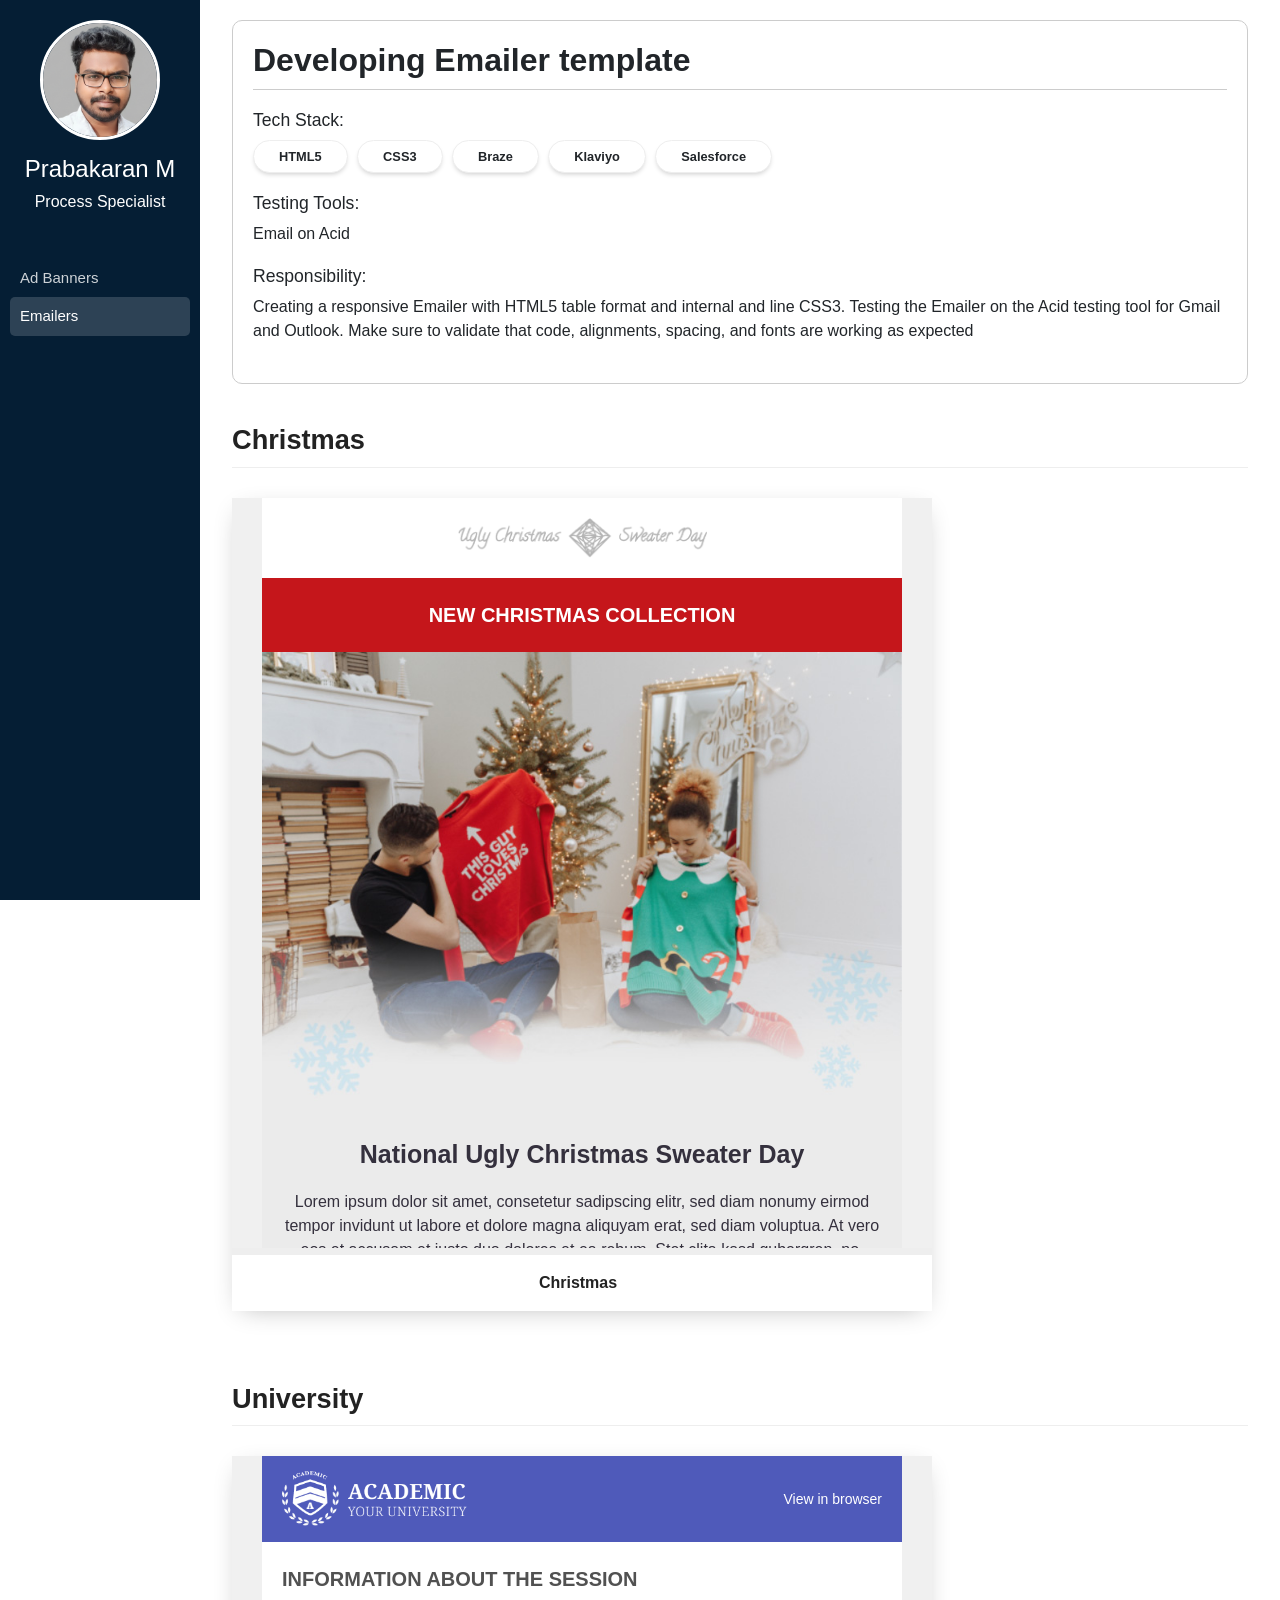
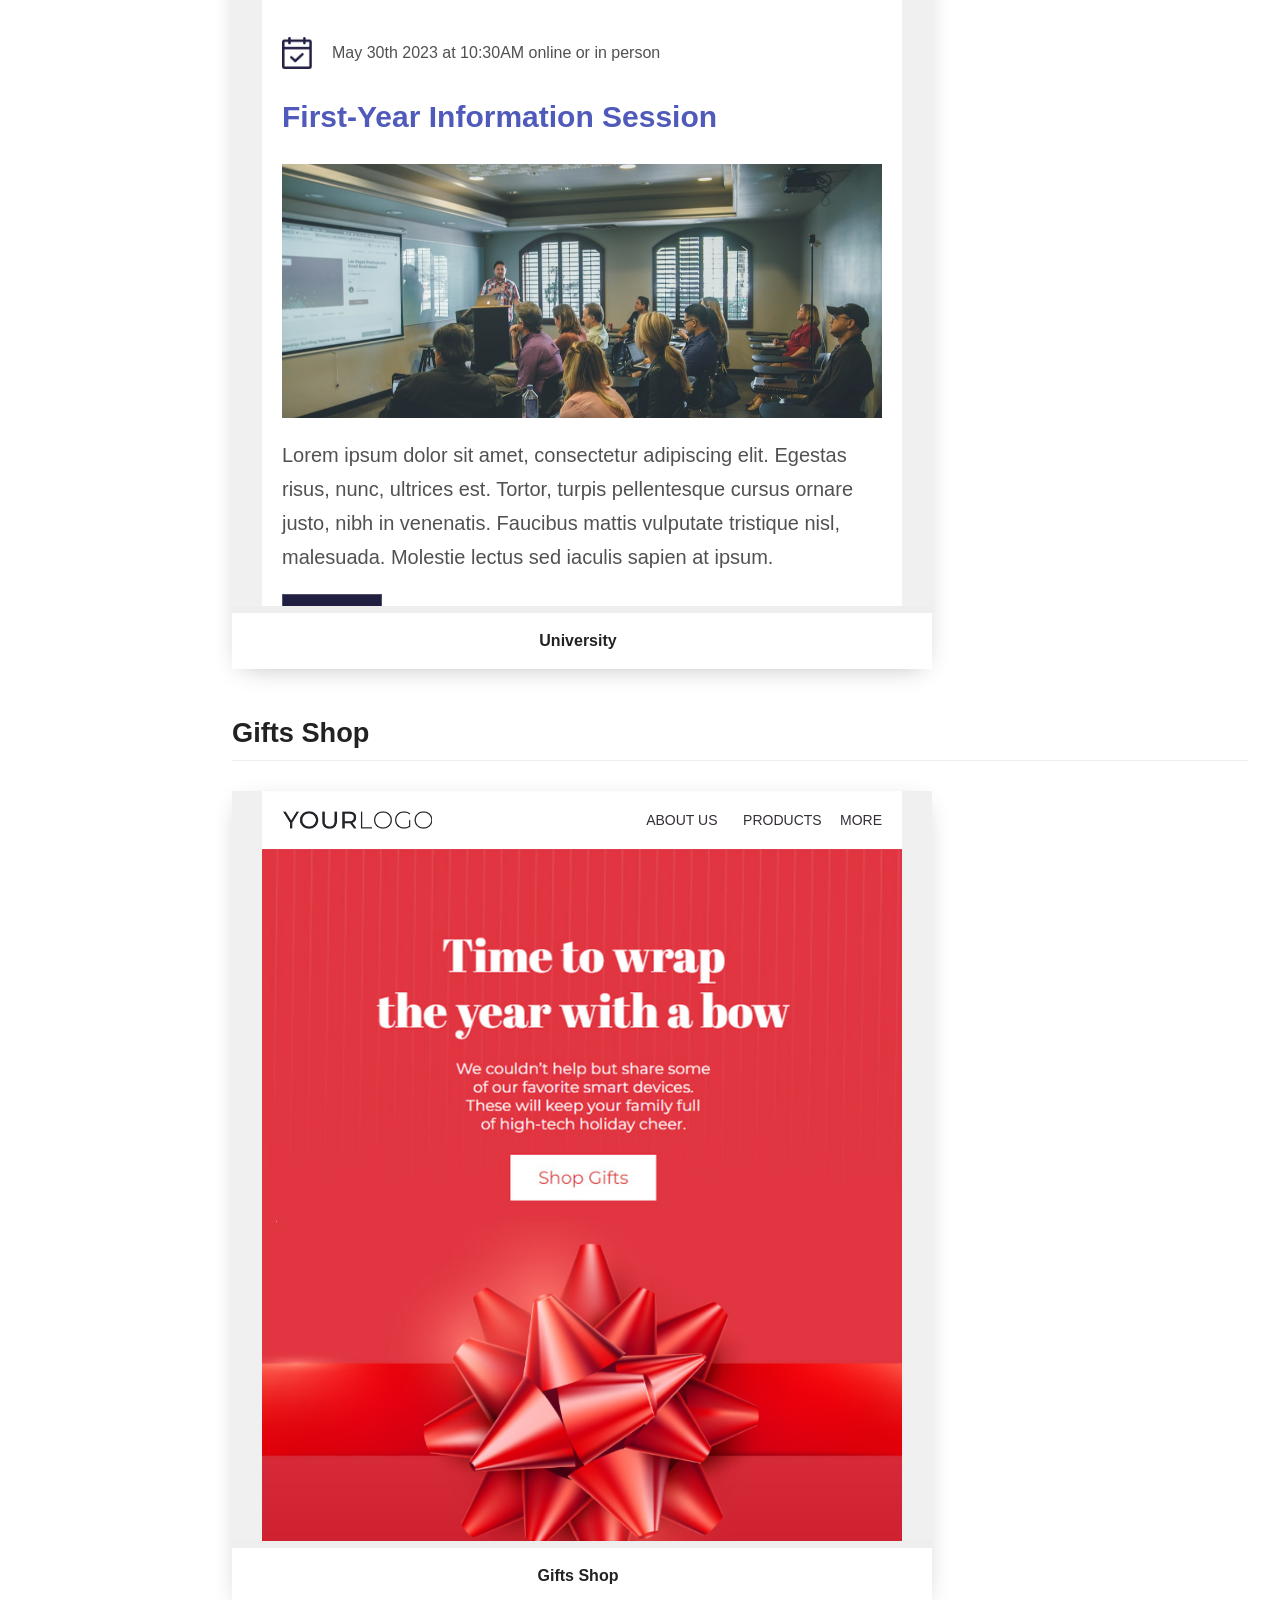
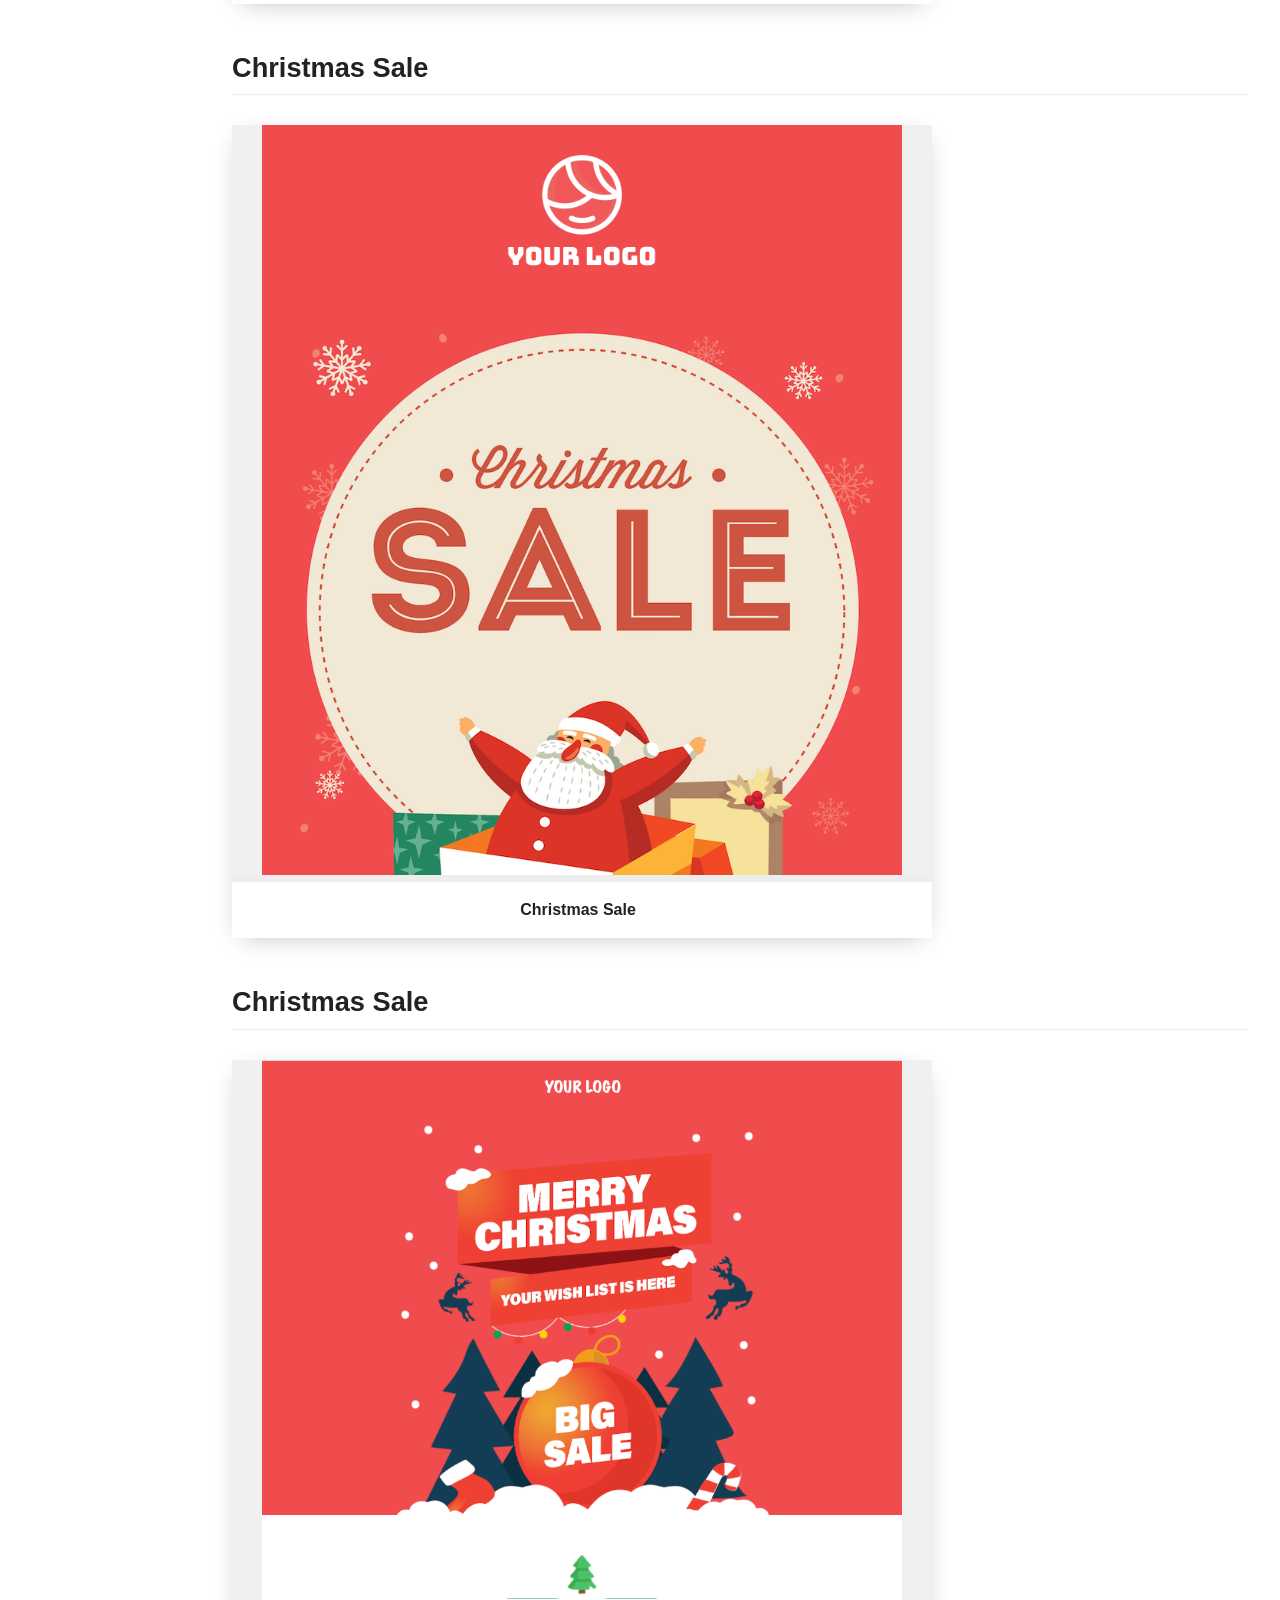
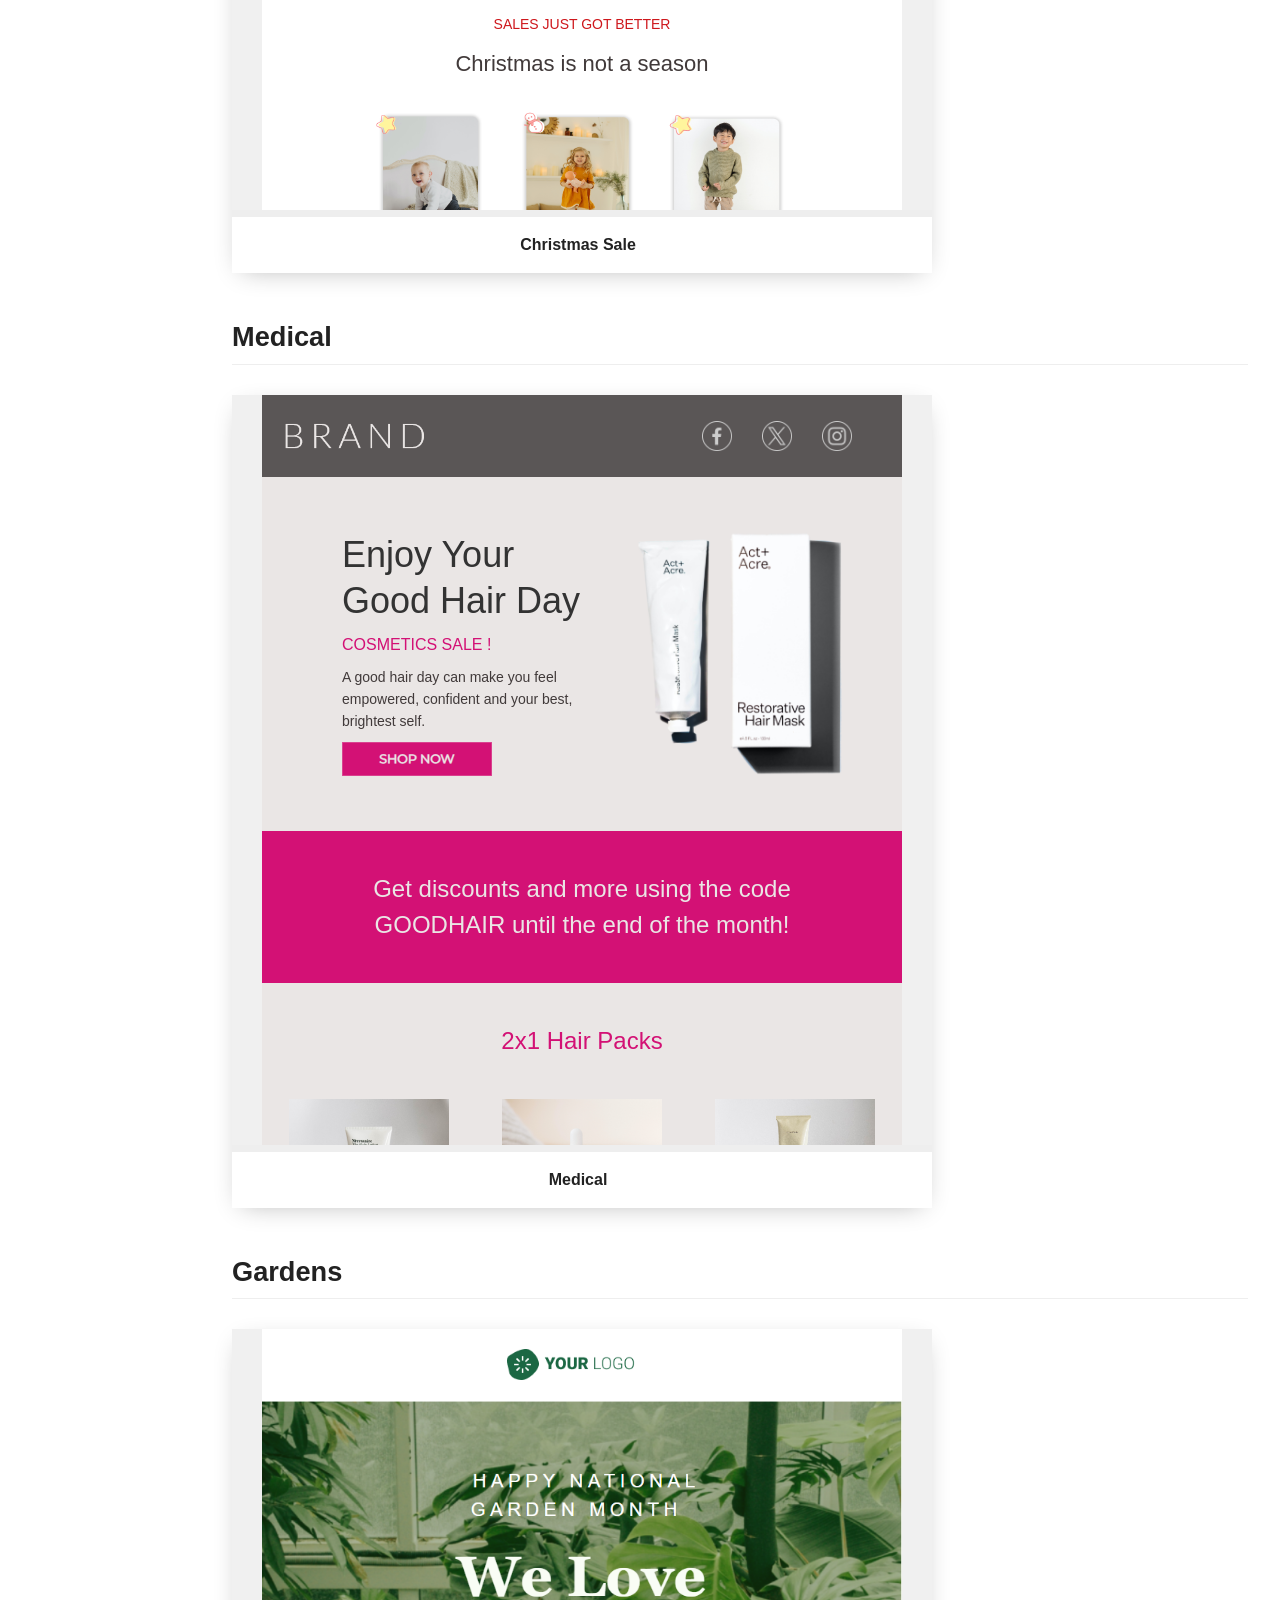
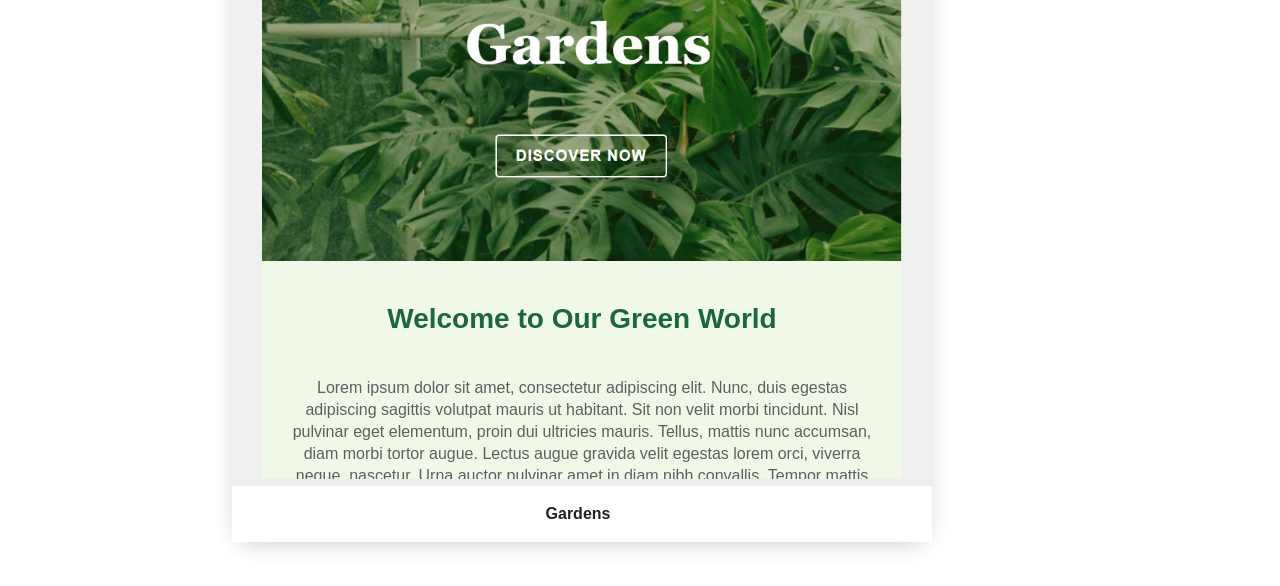
==== emailers.html @ e3261ac7 "commit" ====
<!DOCTYPE html>
<html lang="en">
<head>
    <meta charset="UTF-8">
    <meta name="viewport" content="width=device-width, initial-scale=1.0">
    <title>Emailers</title>
    <link rel="stylesheet" href="css/bootstrap.min.css">
    <link rel="stylesheet" href="css/font-awesome.min.css">
    <link rel="stylesheet" href="css/common.css">
    <link rel="stylesheet" href="css/style.css">
    <link rel="stylesheet" href="css/responsive.css">
</head>
<body>
    <div class="mobile-header d-lg-none">
        <div class="d-flex justify-content-between align-items-center">
            <div class="mob-logo">
                <a href="index.html" class="logo">
                    <img src="images/logo.png" alt="" />
                </a>
            </div>
            <div class="mobile-btn">
                <i class="fa fa-bars" aria-hidden="true" id="mob-menu-btn"></i>
            </div>
        </div>
    </div>
    <div class="wrapper-section"> 
        <div class="sidenav-bar" id="side-menus">
            <div class="logo-tab">
                <div class="pic">
                    <img src="images/profile-img.jpg" alt="profile-img">
                </div>
                <h1>Prabakaran M</h1>
                <h2>Process Specialist</h2>
            </div>
            <div class="sidenav-menu">
                <ul class="sideNav" >
                    
                    <li class="navs-item">
                        <a href="index.html"  class="navs-link" >Ad Banners</a>
                    </li>
                    <li class="navs-item">
                        <a href="emailers.html" class="navs-link active-nav" >Emailers</a>
                    </li>
                    
                </ul>
            </div>
        </div>
        <div class="container-fluid">
            <div class="sec-header">
                <h2>Developing Emailer template</h2>
                <div class="sub-hd">
                    <h3>Tech Stack:</h3> 
                    <span class="stacks-txt">HTML5</span> 
                    <span class="stacks-txt">CSS3</span>
                    <span class="stacks-txt">Braze</span>
                    <span class="stacks-txt">Klaviyo</span>
                    <span class="stacks-txt">Salesforce</span>
                </div>
                <div class="sub-hd">
                    <h3>Testing Tools:</h3>
                    <p>Email on Acid</p>
                </div>
                <div class="sub-hd">
                    <h3>Responsibility:</h3>
                    <p>Creating a responsive Emailer with HTML5 table format and internal and line CSS3. Testing the Emailer on the Acid testing tool for Gmail and Outlook. Make sure to validate that code, alignments, spacing, and fonts are working as expected</p>
                </div>
               
            </div>
            <div id="mailer-sec" class="content-sec">
                <div class="sections">
                    <div class="page-title">
                        <h2>Christmas</h2>
                    </div>
                    <div class="d-flex flex-wrap">
                        <div class="col-700 me-4">
                            <div class="cards-1 mb-4">
                                <div class="card-1-img m-auto">
                                    <iframe id="emailer-ad-1" src="ad-banner/emailers/christmas/index.html" frameborder="0" width="700" height="750"></iframe>
                                </div>
                                <div class="card-1-content p-3">
                                    <div class="col card-1-txt pe-2 text-center">
                                        Christmas 
                                    </div> 
                                    <!-- <div class="card-1-ac text-center mt-3">
                                        <button class="btn card-1-btn" onclick="reloadAd('emailer-ad-1')">Reload</button>
                                    </div> -->
                                </div>
                            </div>
                        </div>
                    </div>
                </div>
                <div class="sections mt-5">
                    <div class="page-title">
                        <h2>University</h2>
                    </div>
                    <div class="col-700 me-4">
                        <div class="cards-1 mb-4">
                            <div class="card-1-img m-auto">
                                <iframe id="emailer-ad-2" src="ad-banner/emailers/university/index.html" frameborder="0" width="700" height="750"></iframe>
                            </div>
                            <div class="card-1-content p-3">
                                <div class="col card-1-txt pe-2 text-center">
                                    University 
                                </div> 
                                <!-- <div class="card-1-ac text-center mt-3">
                                    <button class="btn card-1-btn" onclick="reloadAd('emailer-ad-1')">Reload</button>
                                </div> -->
                            </div>
                        </div>
                    </div>
                </div>
                <div class="sections mt-5">
                    <div class="page-title">
                        <h2>Gifts Shop</h2>
                    </div>
                    <div class="col-700 me-4">
                        <div class="cards-1 mb-4">
                            <div class="card-1-img m-auto">
                                <iframe id="emailer-ad-3" src="ad-banner/emailers/gifts/index.html" frameborder="0" width="700" height="750"></iframe>
                            </div>
                            <div class="card-1-content p-3">
                                <div class="col card-1-txt pe-2 text-center">
                                    Gifts Shop 
                                </div> 
                                <!-- <div class="card-1-ac text-center mt-3">
                                    <button class="btn card-1-btn" onclick="reloadAd('emailer-ad-1')">Reload</button>
                                </div> -->
                            </div>
                        </div>
                    </div>
                </div>
                <div class="sections mt-5">
                    <div class="page-title">
                        <h2>Christmas Sale</h2>
                    </div>
                    <div class="col-700 me-4">
                        <div class="cards-1 mb-4">
                            <div class="card-1-img m-auto">
                                <iframe id="emailer-ad-4" src="ad-banner/emailers/christmas-sale/index.html" frameborder="0" width="700" height="750"></iframe>
                            </div>
                            <div class="card-1-content p-3">
                                <div class="col card-1-txt pe-2 text-center">
                                    Christmas Sale
                                </div> 
                                <!-- <div class="card-1-ac text-center mt-3">
                                    <button class="btn card-1-btn" onclick="reloadAd('emailer-ad-1')">Reload</button>
                                </div> -->
                            </div>
                        </div>
                    </div>
                </div>
                <div class="sections mt-5">
                    <div class="page-title">
                        <h2>Christmas Sale</h2>
                    </div>
                    <div class="col-700 me-4">
                        <div class="cards-1 mb-4">
                            <div class="card-1-img m-auto">
                                <iframe id="emailer-ad-5" src="ad-banner/emailers/christmas-sale-2/index.html" frameborder="0" width="700" height="750"></iframe>
                            </div>
                            <div class="card-1-content p-3">
                                <div class="col card-1-txt pe-2 text-center">
                                    Christmas Sale
                                </div> 
                                <!-- <div class="card-1-ac text-center mt-3">
                                    <button class="btn card-1-btn" onclick="reloadAd('emailer-ad-1')">Reload</button>
                                </div> -->
                            </div>
                        </div>
                    </div>
                </div>
                <div class="sections mt-5">
                    <div class="page-title">
                        <h2>Medical</h2>
                    </div>
                    <div class="col-700 me-4">
                        <div class="cards-1 mb-4">
                            <div class="card-1-img m-auto">
                                <iframe id="emailer-ad-6" src="ad-banner/emailers/medical/index.html" frameborder="0" width="700" height="750"></iframe>
                            </div>
                            <div class="card-1-content p-3">
                                <div class="col card-1-txt pe-2 text-center">
                                    Medical
                                </div> 
                                <!-- <div class="card-1-ac text-center mt-3">
                                    <button class="btn card-1-btn" onclick="reloadAd('emailer-ad-1')">Reload</button>
                                </div> -->
                            </div>
                        </div>
                    </div>
                </div>

                <div class="sections mt-5">
                    <div class="page-title">
                        <h2>Gardens</h2>
                    </div>
                    <div class="col-700 me-4">
                        <div class="cards-1 mb-4">
                            <div class="card-1-img m-auto">
                                <iframe id="emailer-ad-7" src="ad-banner/emailers/gardens/index.html" frameborder="0" width="700" height="750"></iframe>
                            </div>
                            <div class="card-1-content p-3">
                                <div class="col card-1-txt pe-2 text-center">
                                    Gardens
                                </div> 
                                <!-- <div class="card-1-ac text-center mt-3">
                                    <button class="btn card-1-btn" onclick="reloadAd('emailer-ad-1')">Reload</button>
                                </div> -->
                            </div>
                        </div>
                    </div>
                </div>
            </div>
        </div>
    </div>

    

<script src="js/bootstrap.bundle.min.js"></script>
<script src="js/main.js"></script>
</body>
</html>
---- css/common.css ----
/* Column -----------------------------*/
.col-300{
  width: 300px;
  height: auto;
}
.col-336{
  width: 336px;
  height: auto;
}
.col-160{
  width: 160px;
  height: auto;
}
.col-160x600{
  width: 160px;
  height: 600px;
}
.col-300x250{
  width: 300px;
  height: 250px;
}
.col-336x280{
  width: 336px;
  height: 280px;
}
.col-1080x1080{
  width: 1080px;
  height: 1080px;
}
.col-728{
  width: 728px;
  height: auto;
}
.col-1080{
  width: 1080px;
  height: auto;
}
.col-700{
  width: 700px;
  height: 100%;
}
.col-1200{
  width: 1200px;
  height: 100%;
}
.col-200{
  width: 200px;
  height: 100%;
}
.col-320{
  width: 320px;
  height: 100%;
}


.h-90{
  height: 90px !important;
}
.h-250{
  height: 250px !important;
}
.h-600{
  height: 600px !important;
}
.h-1080{
  height: 1080px !important;
}
/* Buttons -------------------------------*/
.btn:focus{
  outline: none;
  box-shadow: none;
}

/* Page title --------------------------*/
.page-title{
    padding: 0px 0 10px;
    border-bottom:solid 1px #eee;
    margin-bottom: 30px;
    display: flex;
    justify-content: space-between;
    align-items: center;
}
.page-title h2{
    font-size: 1.7rem;
    color: #222;
    margin-bottom: 0;
    font-weight: normal;
    font-weight: 600;
}
.page-title > .action-btn{
    background-color: var(--color-primary);
    color: #fff;
    font-size: 30px;
    width: 40px;
    height: 40px;
    border-radius: 50%;
    border: 0;
    padding: 0;
    text-align: center;
    position: relative;
}
.action-btn > span{
    position: absolute;
    left: 50%;
    top: 50%;
    transform: translate(-50%, -55%);
    line-height: initial;
}

/* Card 1 style -------------------------*/
.cards-1{
  background-color: #fff;
  padding: 0;
  box-shadow: 0 6px 25px -10px #b1b1b1;
  margin-bottom: 30px;
  /* border-radius: 10px; */
}

.card-1-img{
  background-color: #eee;
  overflow: hidden;
}
.card-1-txt{
  font-size: 16px;
  color: #222;
  font-weight: 600;
  white-space: nowrap;
  overflow: hidden;
}
.card-1-btn{
  padding: 4px 15px;
  background-color: #00BCD4;
  color: #fff;
}
.card-1-btn:hover{
  color: #fff;
  background-color:#039ab7;
}
---- css/style.css ----
:root{
    --color-primary: #670099;
    --color-secondary: #fb1be4;
    --color-active: rgb(255 255 255 / 16%);
}

body {
    margin: 0;
    font-family: -apple-system, BlinkMacSystemFont, 'Segoe UI', 'Roboto', 'Oxygen',
      'Ubuntu', 'Cantarell', 'Fira Sans', 'Droid Sans', 'Helvetica Neue',
      sans-serif;
    -webkit-font-smoothing: antialiased;
    -moz-osx-font-smoothing: grayscale;
    background-color: #fff;
}

.hide{
    display: none;
}

.show{
    display: block !important;
}


/*-------------------------------
Wrapper ------------------------*/
.wrapper-section{
    padding: 20px 20px 20px 220px;
}
/*-------------------------------
Side nave ---------------------*/
.sidenav-bar{
    position: fixed;
    top: 0;
    left: 0;
    width: 200px;
    height: 100vh;
    background-color: #051e34;
    /* background-image: url(/static/media/sidenav-bg.6f81b10….png); */
    background-repeat: no-repeat;
    background-size: cover;
    overflow: hidden;
    overflow-y: auto;
    transition: all .5s ease;
    z-index: 9999;
}
.logo-tab {
    /* border-bottom: solid 1px #eee; */
    padding: 20px 15px 20px;
    text-align: center;
}

.logo-tab .pic{
	width: 120px;
	height: 120px;
	border-radius: 50%;
	overflow: hidden;
	border:solid 3px #fff;
	display: flex;
	align-items: center;
	justify-content: center;
	margin: 0 auto;
}
.pic > img{
	width: 120px;
	height: auto;
}
.logo-tab h1{
	font-size: 1.5rem;
	color: #fff;
	margin-top: 15px;
}
.logo-tab h2{
	font-size: 1rem;
	color: #fff;
}
.sideNav{
    margin: 0;
    padding: 20px 10px 20px 10px;

}
.navs-item{
    list-style-type: none;
}
.navs-link{
    display: block;
    text-decoration: none;
    color: rgb(255 255 255 / 80%);
    font-size: 15px;
    font-weight: 500;
    padding: 8px 10px;
    border-radius: 5px;

}
.navs-link:hover{
    background-color: var(--color-active);
    color: #fff;
}

.active-nav{
    background-color: var(--color-active);
    color: #fff;
}

.sec-header{
	border:solid 1px #ccc;
	margin-bottom: 40px;
	padding: 20px;
	border-radius: 10px;
}
.sec-header h2{
	font-weight: 700;
    padding-bottom: 10px;
    border-bottom: solid 1px #ccc;
    margin-bottom: 20px;
}
.sub-hd{
	margin-bottom: 20px;
}
.sub-hd h3{
	font-size: 1.1rem;
}
span.stacks-txt{
	display: inline-block;
	font-size: .8rem;
    font-weight: 600;
	padding: 6px 25px;
    margin-right: 5px;
    border: solid 1px #eee;
	border-radius: 25px;
    box-shadow: 0 3px 5px -2px #ccc;
    background-color: #fff;
    
}
/* Portfolio-Card */

.portfolio_box{
	background: #fff;
	margin-bottom: 40px;
	box-shadow: hsl(0deg 0% 80%) 0 0 16px;
	border-radius: 3px;
}
.portfolio_box .portfolio_img{
	overflow: hidden;
	height: 180px;
	position:relative;
	border-bottom: solid 1px #eee;
	border-top-left-radius: 3px;
	border-top-right-radius: 3px;
}
.portfolio_box .portfolio_img .link_overlap{
	position: absolute;
	left: 0px;
	top: 0px;
	width: 100%;
	height: 100%;
	background: linear-gradient( to top, rgba(0, 0, 0, 0.74) 0%, rgba(0, 0, 0, 0) 57% );
	opacity: 0;
	z-index: 2;
	transition: all 0.3s ease;
}
.portfolio_box .portfolio_img img{
	width: 100%;
	position: relative;
	z-index: 1;
	transition: 1.5s ease-in-out;
	
}
.portfolio_box .portfolio_img:hover img{
	transform: translateY(calc(-100% + 250px));
    -webkit-transition: all 7000ms ease;
    -moz-transition: all 7000ms ease;
    -ms-transition: all 7000ms ease;
    -o-transition: all 7000ms ease;
    transition: all 7000ms ease;
}
.portfolio_img .open_portfolio{
	position: absolute;
	bottom: 20px;
	right: 15px;
	z-index: 3;
	opacity: 0;
	transition: all 0.3s ease;
}
.portfolio_box .portfolio_img:hover .open_portfolio{
	opacity: 1;
}
.portfolio_box .portfolio_img:hover .link_overlap{
	opacity: 1;
}
.portfolio_box .portfolio_img .open_portfolio a{
	display: block;
	text-decoration: none;
	color: #fff;
	width: 35px;
	height: 35px;
	border-radius: 50%;
	border:solid 1px #fff;
	text-align: center;
	line-height: 35px;
	font-size: 16px;
	transition: all 0.5=3s ease;
}
.portfolio_box .portfolio_img .open_portfolio a:hover{
	opacity: 0.7;
}

.portfolio_box .portfolio_content {
	padding: 20px 20px 20px; 
	position: relative;
}
.portfolio_box .portfolio_content .date_launch{
	position: absolute;
	top: -15px;
    right: 0px;
    padding: 5px;
    background: #56c5d0;
    color: #fff;
    z-index: 7;
	font-size: 12px;
	-webkit-box-shadow: 0 3px 5px #ccc;
    box-shadow: 0 3px 5px #ccc;
}
.portfolio_box .portfolio_content .date_launch:after{
	position: absolute;
	content: "";
    left: -5px;
    top: 0px;
    width: 22px;
    height: 15px;
    background: #56c5d0;
    transform: skewX(-35deg);
    z-index: -4;

}
.portfolio_box .portfolio_content .portfolio_text h2{
	color: #4d4d4d;
	font-size: 14px;
	font-weight: 600;
	margin-bottom: 5px;
	/*text-transform: uppercase;*/
	overflow: hidden;
	white-space: nowrap;
	text-overflow: ellipsis;
}
.portfolio_content .portfolio_text h2 span{
 	float: right;
 	font-size: 14px;
 	font-weight: 400;
 }
.portfolio_content .portfolio_text p{
 	font-size: 12px;
 	line-height: 18px;
 	margin-bottom: 10px;
 	padding: 0;
 	font-family: "Roboto", sans-serif;
 	font-style: italic;
 	font-weight: 600;
 	color: #7b7b7b;
 	/*white-space: nowrap;*/
	overflow: hidden;
	text-overflow: ellipsis;
	height: 25px;
	max-height: 25px;
 }
 .portfolio_content .design_tools{
 	display: flex;
 	justify-content: flex-start;
 	align-items: flex-start;
 	flex-wrap: nowrap;
 }
.portfolio_content .design_tools h4{
	color: #000;
	/*border-top: solid 1px #eee;*/
	font-size: 14px;
	font-weight: 300;
	margin-bottom: 10px;	
	padding-top: 10px;
	position: relative;
 }
 .portfolio_content .design_tools h4:after{
 	content: "";
 	position: absolute;
 	left: 72px;
    top: 17px;
    width: 78%;
 	height: 1px;
 	background: #eee;
 }

.portfolio_content .design_tools ul li {
  	display: inline-block;
  	font-size: 12px;
  	font-family: "Roboto" , sans-serif;
  	margin-right: 5px;
  	background-color: #ececec;
  	color: #222;
  	border-radius: 25px;
  	padding: 4px 10px;
  	line-height: 15px;
  	box-shadow: 0 2px 6px #ccc;
 }
 .portfolio_content .design_tools ul li img{
 	width: 25px;
 }
 .price-template .price-web{
 	font-size: 15px;
 	font-weight: 600;
 }
.price-template{
	flex-grow: 1;
	width: 100%;
}
.design_tools .design_tools_btn{
	display: flex;
	padding-top: 0px;

}
.design_tools .design_tools_btn .preview-btn{
	display: block;
	flex-grow: 1;
	min-width: 110px;
	text-decoration: none;
	border: solid 1px #2ca01c;
	background-color: #ffffff;
	color: #2ca01c;
	font-size: 14px;
	font-weight: 400;
	padding: 8px 10px;
	text-align: center;
	margin-right: 0px;
	line-height: 15px;
	border-radius: 3px;
	/*box-shadow: 0 1px 6px #ccc;*/
	transition: all 0.5s ease;
	-webkit-transition: all 0.3s ease;
	-moz-transition: all 0.3s ease;
	-ms-transition: all 0.3s ease;
}
.design_tools .design_tools_btn .preview-btn i{
	margin-left: 8px;
}
.design_tools .design_tools_btn .preview-btn:hover{
	background-color: #2ca01c;
	color: #ffffff;
}
.design_tools .design_tools_btn .cart-btn, .design_tools .design_tools_btn .details-btn{
	display: block;
	width: auto;
	color: #575757;
	background-color: transparent;
	text-decoration: none;
	border: solid 1px #9e9e9e;
	font-size: 14px;
	text-align: center;
	padding: 8px 15px;
	margin-right: 8px;
	
	line-height: 15px;
	border-radius: 3px;
	/*box-shadow: 0 1px 6px #ccc;*/
	transition: all 0.5s ease;
	-webkit-transition: all 0.3s ease;
	-moz-transition: all 0.3s ease;
	-ms-transition: all 0.3s ease;
}
.design_tools .design_tools_btn .details-btn:hover{
	border-color: #2ca01c;
	color: #2ca01c;
}

/* Image-Slider */

#modalContent .carousel-item{
	border: 1px solid #ddd;
}

#modalContent .carousel-control-next, .carousel-control-prev{
	width: 40px;
	height: 40px;
	background-color: #051e34;
	opacity: 1;
	transform: translateY(-50%);
	top: 50%;
}

#modalContent .carousel-control-next-icon, .carousel-control-prev-icon{
	width: 1rem;
}

.modal-dt-cont {
	padding: 15px 15px;
}

#modalTitle{
	font-size: 1.75rem;
}

.modal-dt-cont h1{
	font-size: 1.5rem;
	margin-bottom: 15px;
}

.modal-header{
	border: none;
	padding: 1rem 1rem 0;
}

.btn-close:focus{
	box-shadow: none;
}

.close-modal-btn{
	background: none;
	position: absolute;
	right: -5px;
	top: -5px;
	background-color: #000;
	color: #fff;
	width: 12px;
    height: 12px;
    border-radius: 50%;
    line-height: 12px;
    opacity: 1;
    font-size: 14px;
}

.close-modal-btn:hover{
	color: #fff;
}

.brochure-flyer-card{
	position: relative;
	transition: all 0.5s ease;
	cursor: pointer;
	margin-bottom: 30px;
	height: 220px;
	overflow: hidden;
	box-shadow: hsl(0deg 0% 80%) 0 0 16px;
	border-radius: 3px;
}

.brochure-flyer-card img{
	transition: all 0.5s ease;
}

.brochure-flyer-card:hover img{
	transform: scale(1.1);
}


/* .brochure-flyer-card::before{
	content: "\f00e";
    font-family: FontAwesome;
    font-style: normal;
    font-weight: normal;
    text-decoration: inherit;
	position: absolute;
	left: 50%;
	top: 50%;
	transform: translate(-50%, -50%);
	color: #ffffff;
	z-index: 1;
	font-size: 2rem;
	opacity: 0;
	transition: all 0.3s ease;
}	

.brochure-flyer-card::after{
	content: "";
	position: absolute;
	left: 0;
	top: 0;
	width: 0%;
	height: 100%;
	background: rgb(0 0 0 / 75%);
	opacity: 0;
	transition: all 0.3s ease;
}	

.brochure-flyer-card:hover::before{
	opacity: 1;
}

.brochure-flyer-card:hover::after{
	opacity: 1;
	width: 100%;
} */

.table-dt tr td, th{
	border: none;
	padding: 10px 0;
	font-family: "Roboto" , sans-serif;
}

.modal-backdrop{
	z-index: 9999;
}

.modal-backdrop.show{
	opacity: 0.8;
}

.fixed-container{
	width: 95%;
	overflow-x: auto;
}

.mobile-btn i{
	cursor: pointer;
}
---- css/responsive.css ----
@media only screen and (max-width: 767px) {

    .sidenav-bar{
        left: -300px;
    }

    .wrapper-section{
        padding: 120px 20px 20px 20px;
    }

    .mobile-header{
        background-color: #051e34;
        position: fixed;
        width: 100%;
        padding: 10px;
        left: 0;
        top: 0;
        z-index: 999;    
    }

    .mobile-btn i{
        color: #fff;
        font-size: 22px;
    }

    .active-menus{
        left: 0 !important;
    }

    #mailer-sec{
        width: 98%;
        margin: auto;
        overflow-x: auto;
    }

    .page-title h2{
        font-size: 1.5rem;
    }

    .sec-slider{
        min-height: auto;
    }

}

@media only screen and (min-width: 768px)  and (max-width: 991px){
    .sidenav-bar{
        left: -300px;
    }

    .wrapper-section{
        padding: 120px 20px 20px 20px;
    }

    .mobile-header{
        background-color: #051e34;
        position: fixed;
        width: 100%;
        padding: 10px;
        left: 0;
        top: 0;
        z-index: 999;    
    }

    .mobile-btn i{
        color: #fff;
        font-size: 22px;
    }

    .active-menus{
        left: 0 !important;
    }

    #mailer-sec{
        width: 95%;
        margin: auto;
        overflow-x: auto;
    }

    .sec-slider{
        min-height: auto;
    }

}

@media only screen and (min-width: 992px)  and (max-width: 1400px){
    .sec-slider{
        min-height: auto;
    }

}
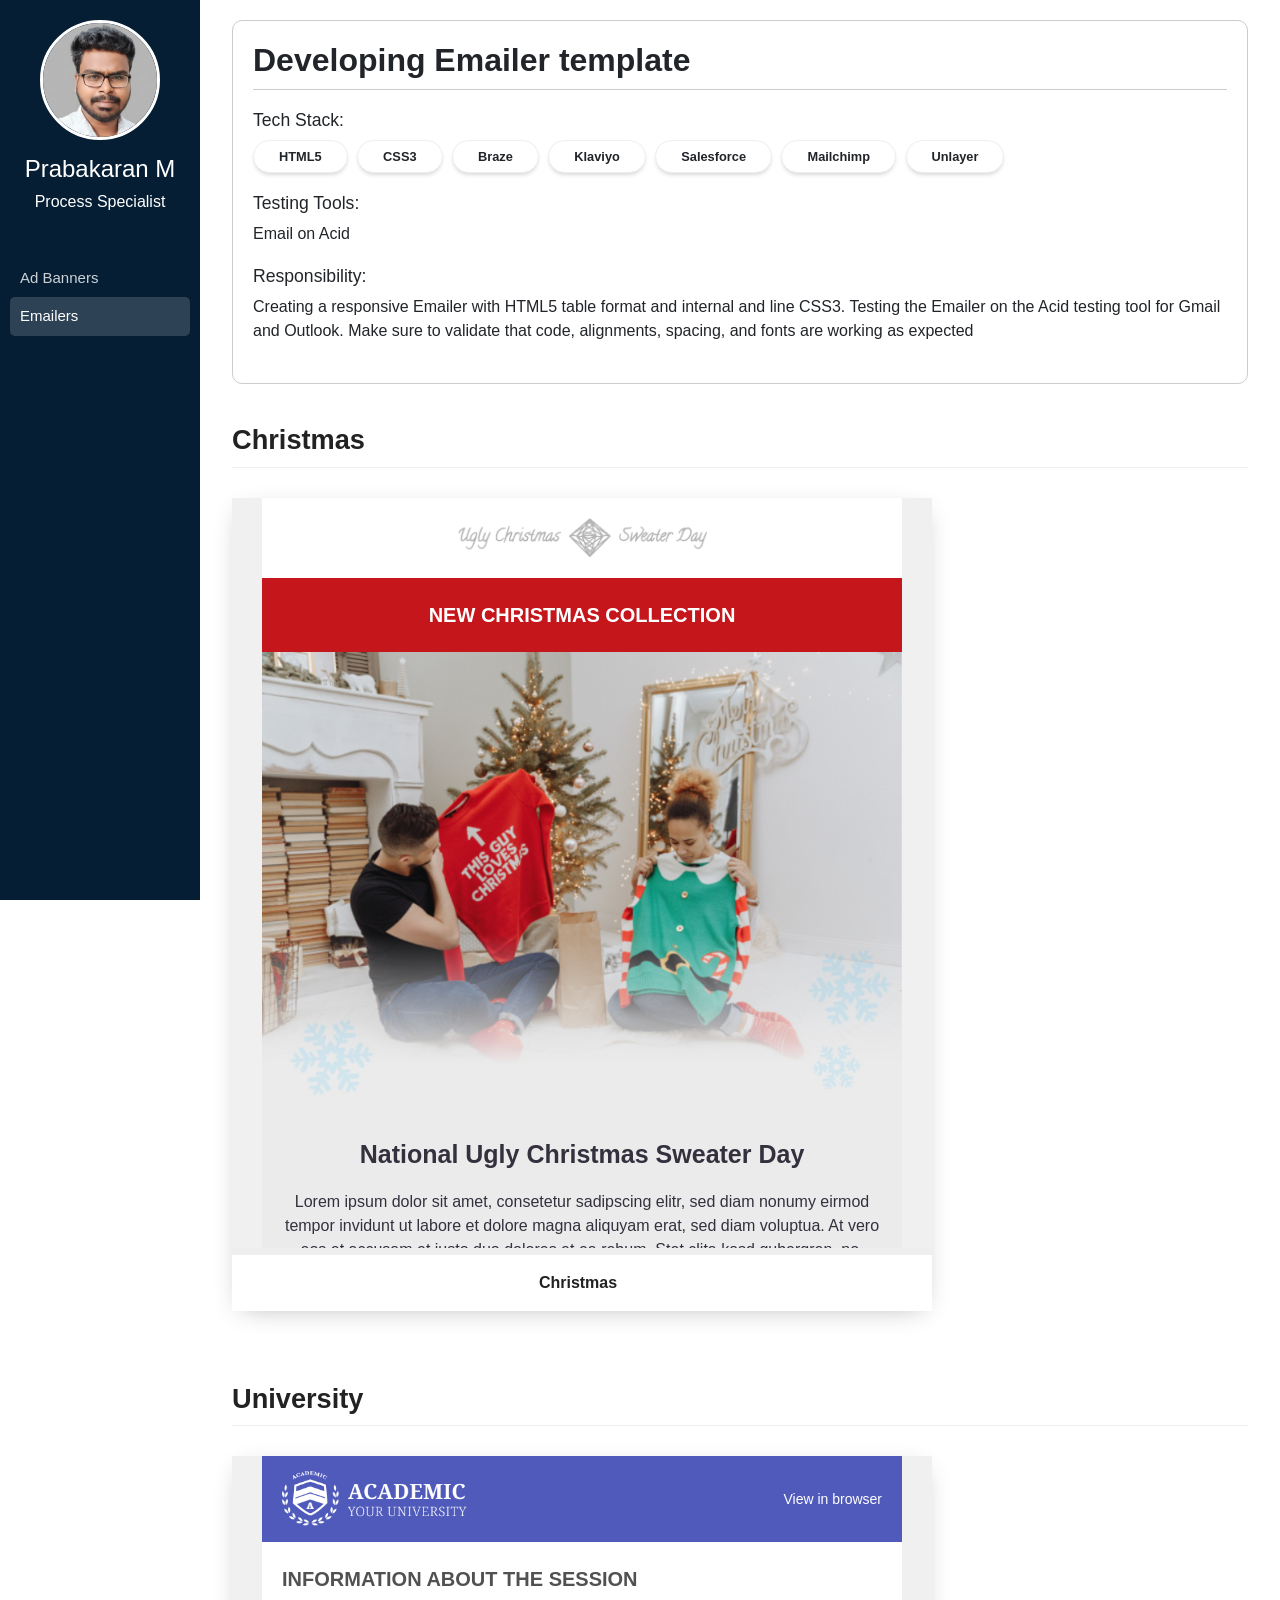
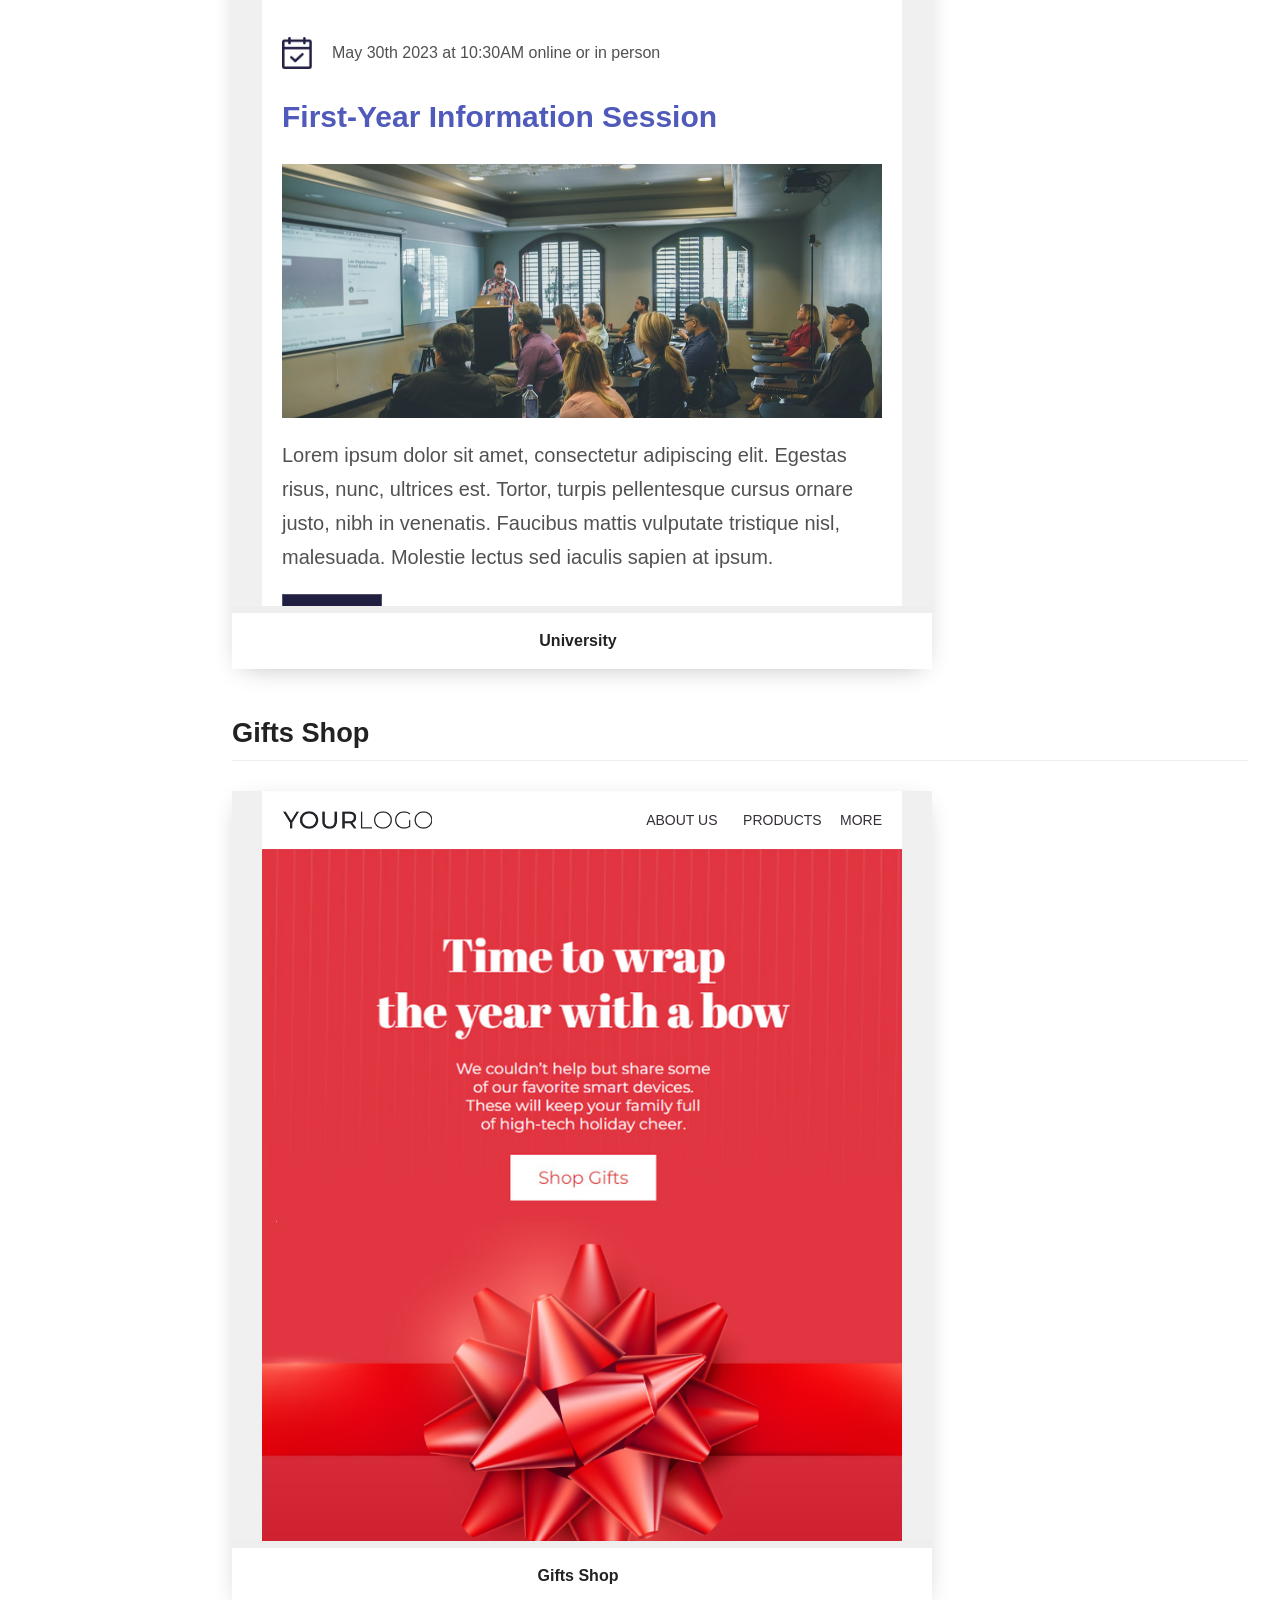
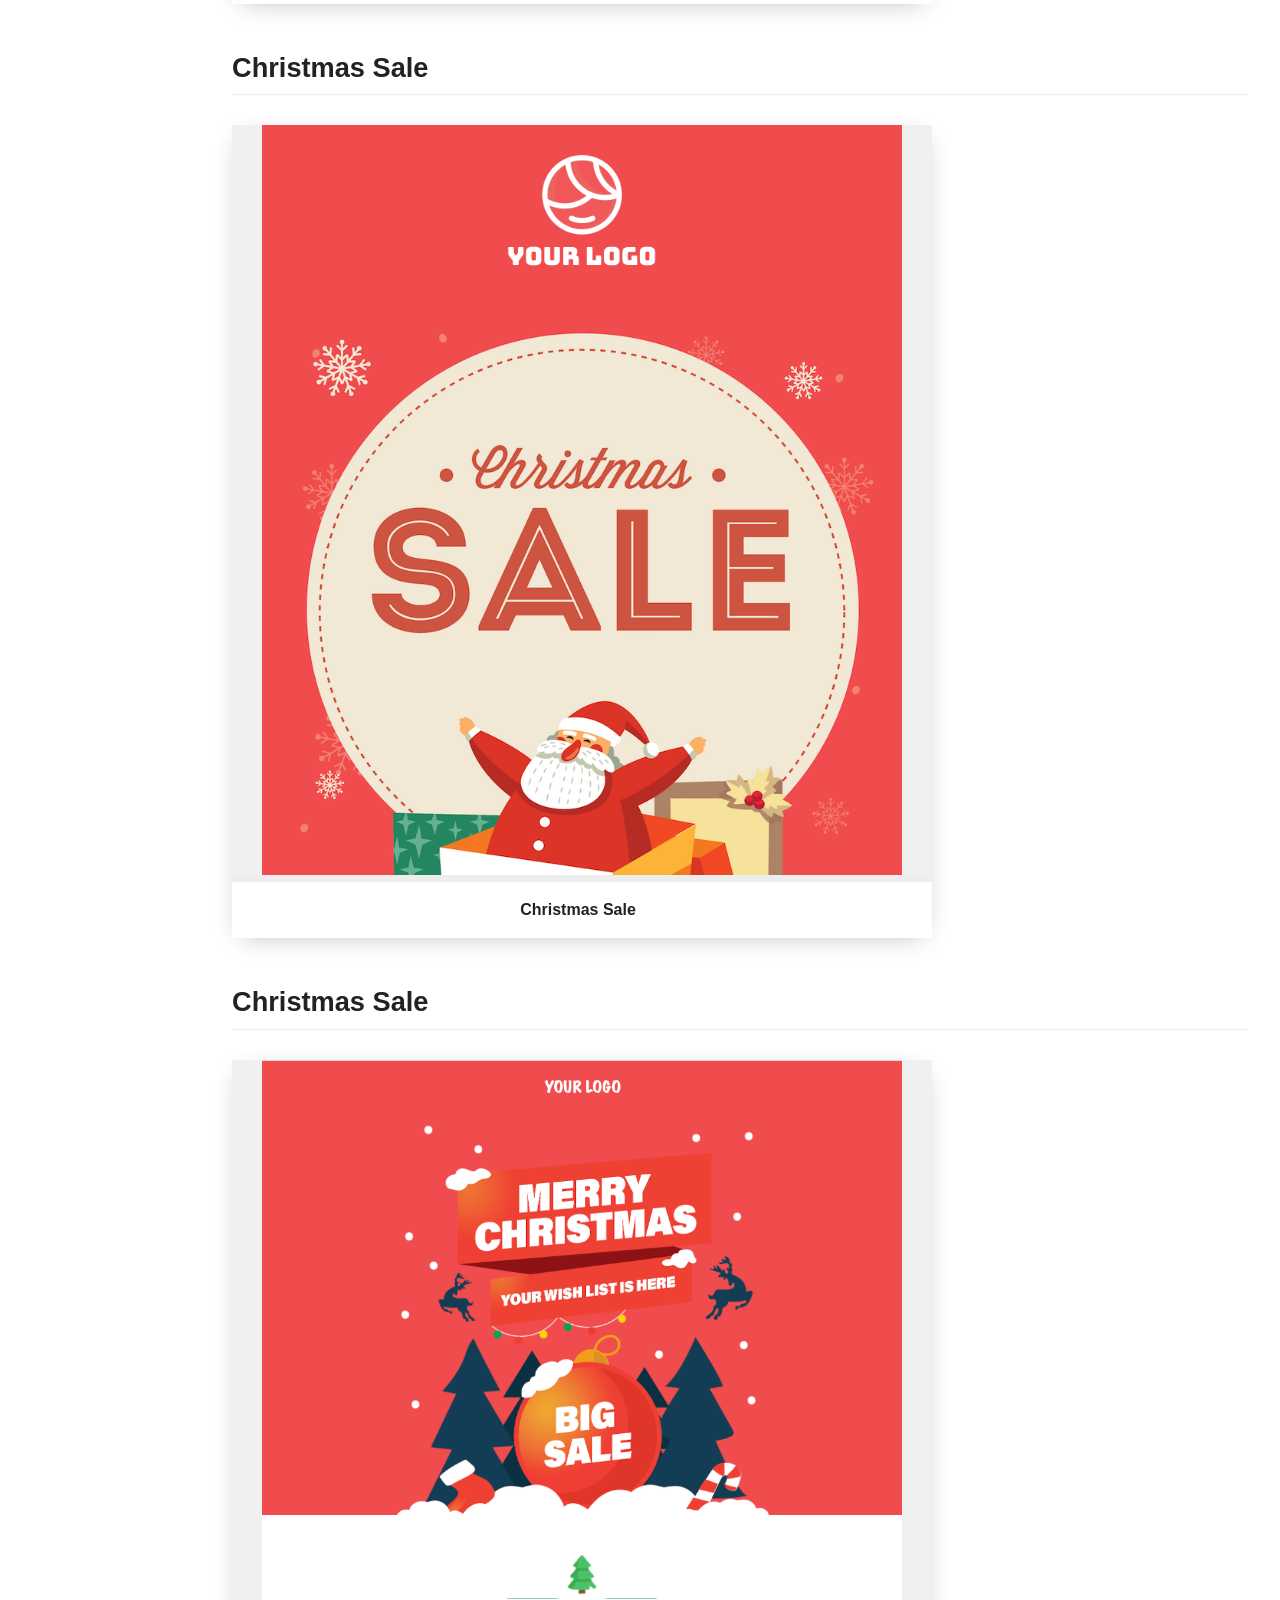
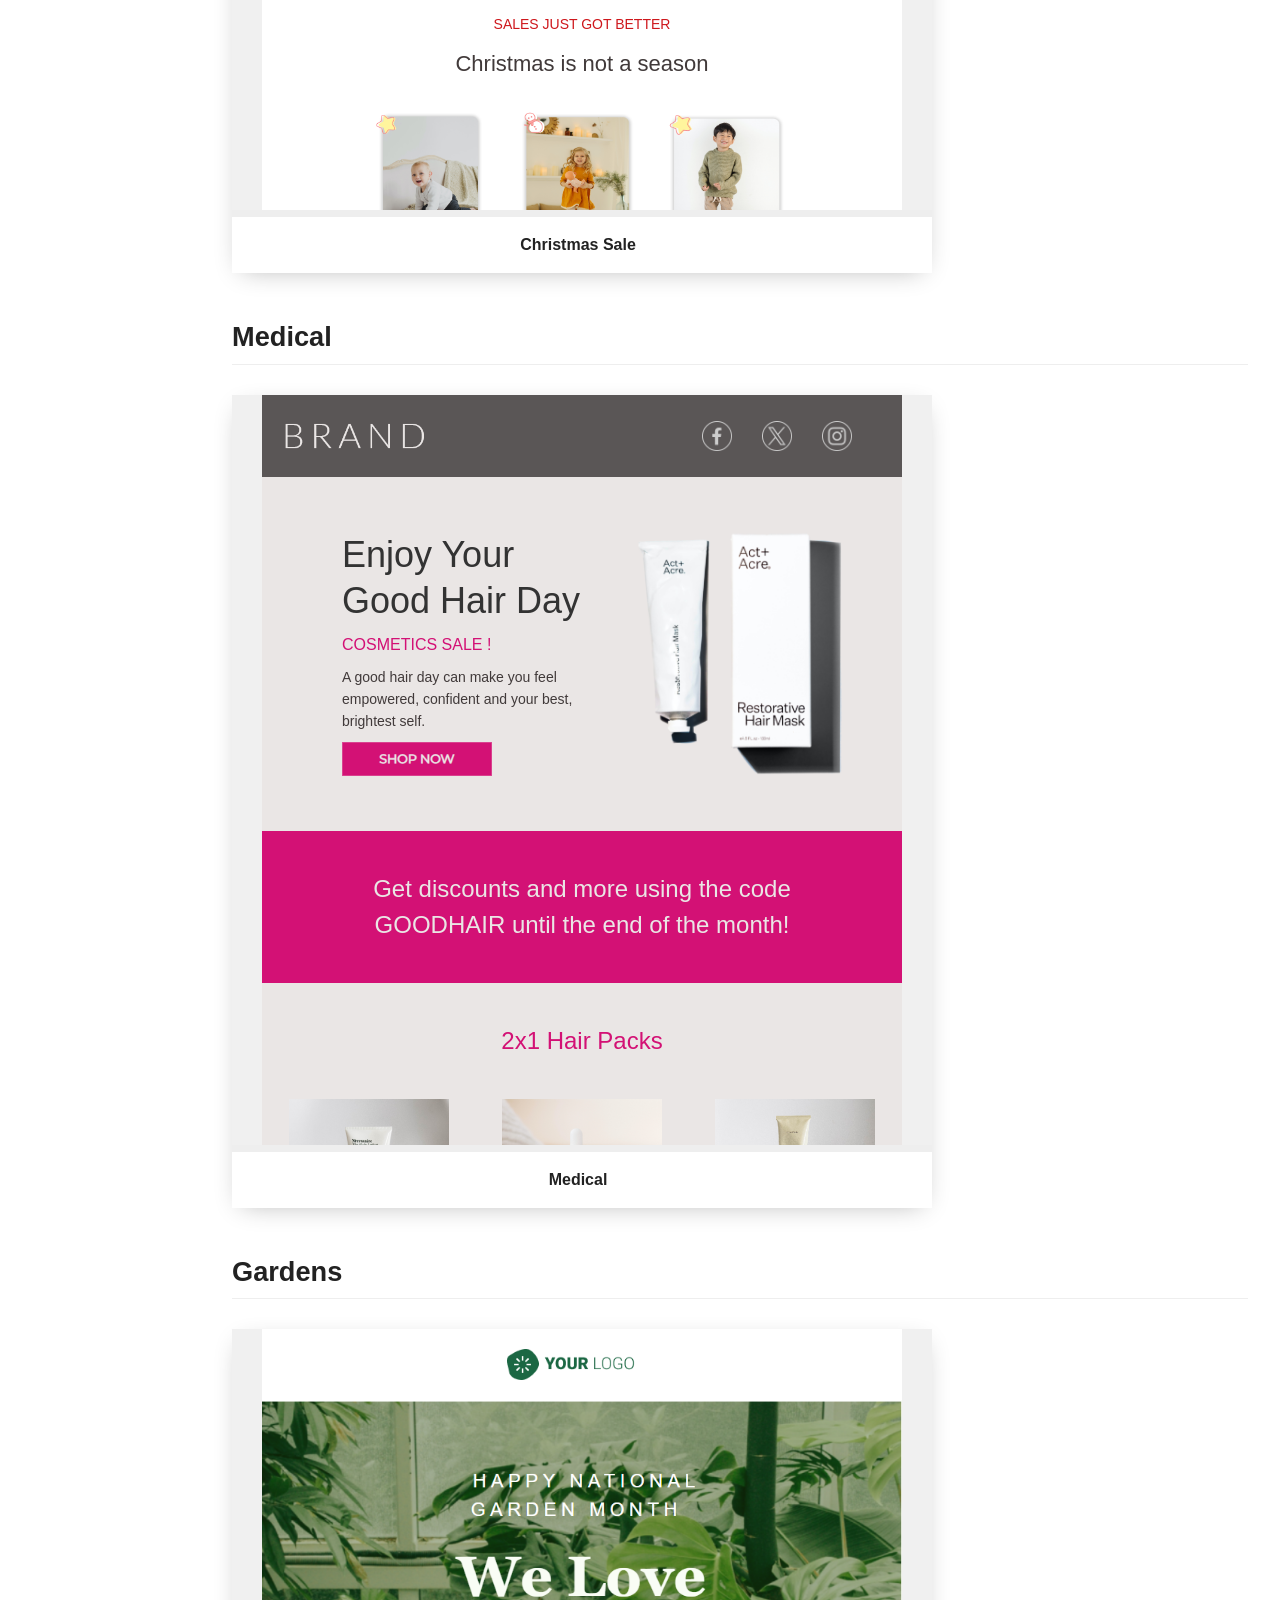
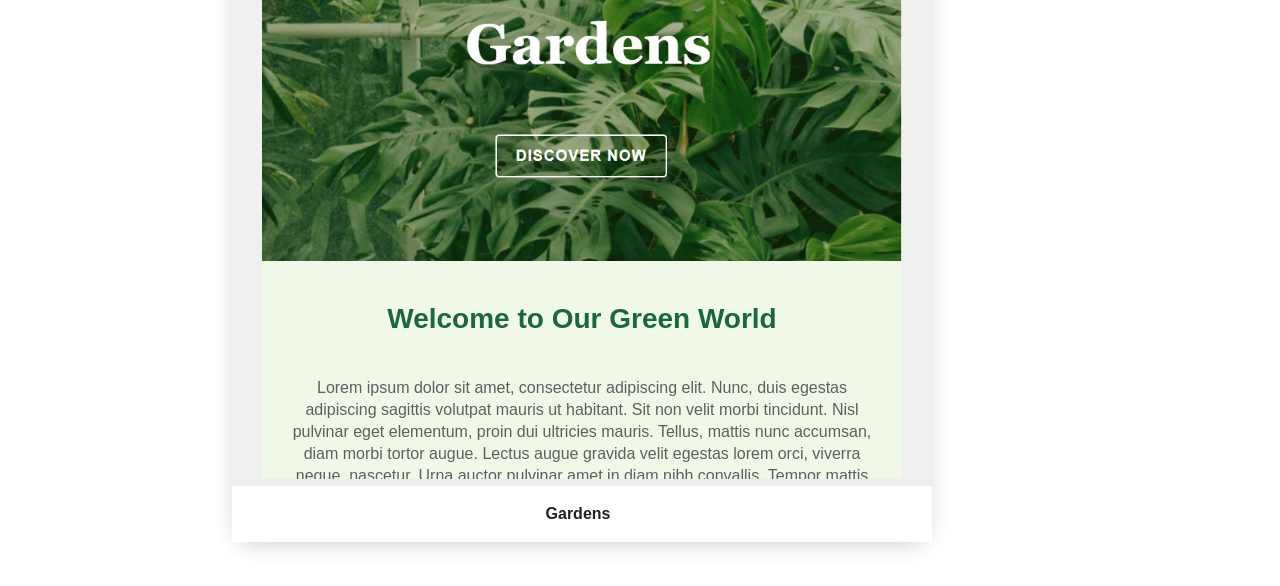
==== commit 12108e33: "commit" ====
--- a/emailers.html
+++ b/emailers.html
@@ -55,6 +55,8 @@
                     <span class="stacks-txt">Braze</span>
                     <span class="stacks-txt">Klaviyo</span>
                     <span class="stacks-txt">Salesforce</span>
+                    <span class="stacks-txt">Mailchimp</span>
+                    <span class="stacks-txt">Unlayer</span>
                 </div>
                 <div class="sub-hd">
                     <h3>Testing Tools:</h3>
